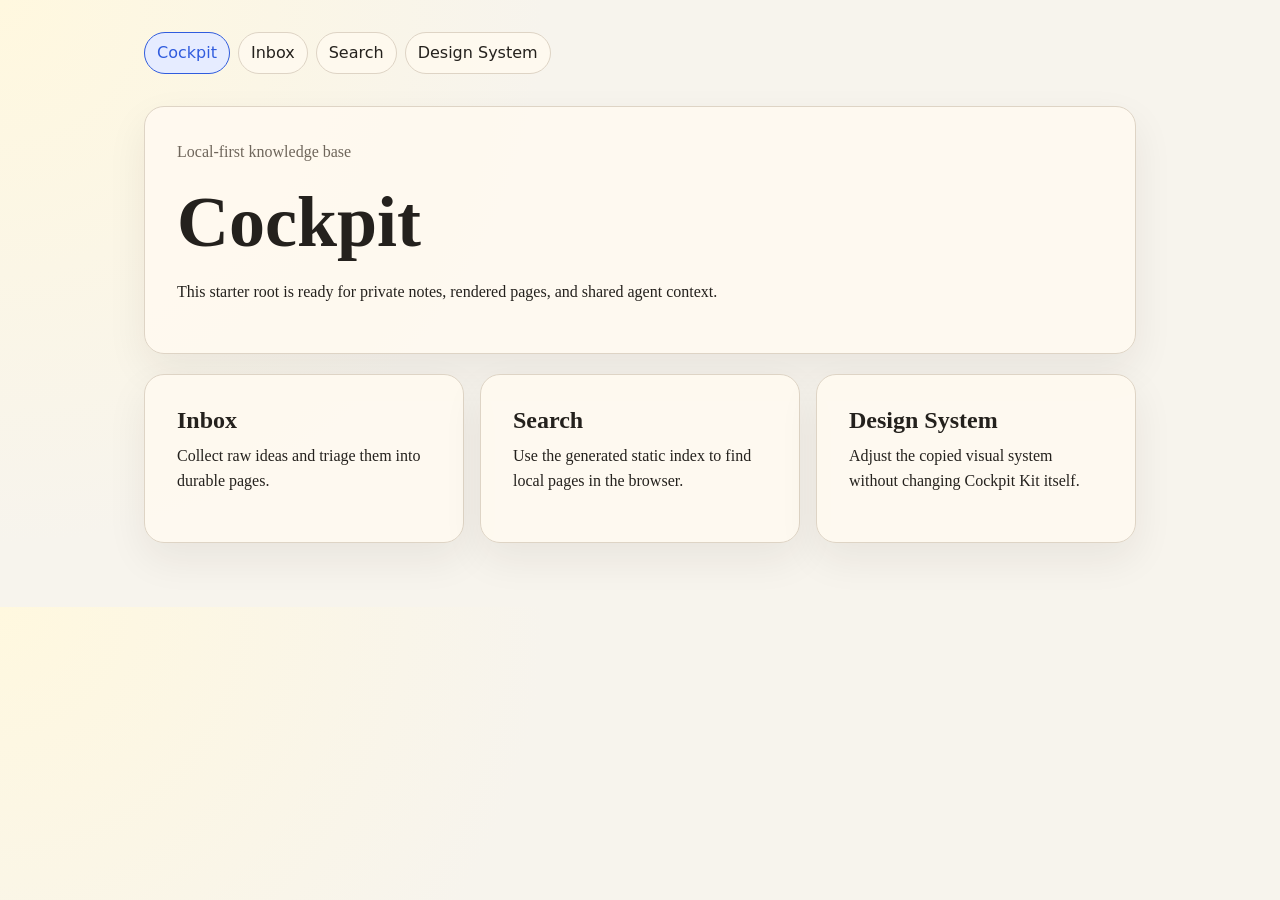
==== templates/cockpit-root/index.html @ d722b9bf "chore: import Cockpit Kit v1.0.0" ====
<!doctype html>
<html lang="en">
<head>
  <meta charset="utf-8">
  <meta name="viewport" content="width=device-width, initial-scale=1">
  <meta name="cockpit:source" content="self">
  <meta name="cockpit:rendered-at" content="2026-07-05T18:00:00Z">
  <title>Cockpit</title>
  <link rel="stylesheet" href="./cockpit.css">
</head>
<body>
  <div class="shell">
    <nav aria-label="Primary">
      <a href="./" aria-current="page">Cockpit</a>
      <a href="inbox/">Inbox</a>
      <a href="search/">Search</a>
      <a href="design-system.html">Design System</a>
    </nav>
    <main>
      <section class="hero">
        <p class="muted">Local-first knowledge base</p>
        <h1>Cockpit</h1>
        <p>This starter root is ready for private notes, rendered pages, and shared agent context.</p>
      </section>
      <section class="grid" aria-label="Starter links">
        <article class="card"><h2>Inbox</h2><p>Collect raw ideas and triage them into durable pages.</p></article>
        <article class="card"><h2>Search</h2><p>Use the generated static index to find local pages in the browser.</p></article>
        <article class="card"><h2>Design System</h2><p>Adjust the copied visual system without changing Cockpit Kit itself.</p></article>
      </section>
    </main>
  </div>
  <script type="application/json" id="cockpit-data">{"kind":"cockpit-home","schema_version":1,"summary":"Starter Cockpit home page."}</script>
</body>
</html>
---- templates/cockpit-root/cockpit.css ----
:root {
  color-scheme: light dark;
  --bg: #f7f4ed;
  --panel: #fffaf0;
  --ink: #24211d;
  --muted: #6f665b;
  --line: #ded4c5;
  --accent: #305cde;
  --accent-soft: #e6ecff;
}

* { box-sizing: border-box; }

body {
  margin: 0;
  background: radial-gradient(circle at top left, #fff8df, var(--bg) 34rem);
  color: var(--ink);
  font-family: ui-serif, Georgia, Cambria, "Times New Roman", serif;
  line-height: 1.6;
}

a { color: var(--accent); }

.shell {
  max-width: 64rem;
  margin: 0 auto;
  padding: 2rem 1rem 4rem;
}

nav {
  display: flex;
  flex-wrap: wrap;
  gap: 0.5rem;
  margin-bottom: 2rem;
  font-family: ui-sans-serif, system-ui, sans-serif;
}

nav a {
  border: 1px solid var(--line);
  border-radius: 999px;
  background: color-mix(in srgb, var(--panel), transparent 12%);
  padding: 0.45rem 0.75rem;
  color: var(--ink);
  text-decoration: none;
}

nav a[aria-current="page"] {
  border-color: var(--accent);
  background: var(--accent-soft);
  color: var(--accent);
}

main {
  display: grid;
  gap: 1.25rem;
}

.hero, .card {
  border: 1px solid var(--line);
  border-radius: 1.25rem;
  background: color-mix(in srgb, var(--panel), transparent 8%);
  padding: clamp(1rem, 4vw, 2rem);
  box-shadow: 0 1rem 2.5rem rgb(36 33 29 / 0.07);
}

h1, h2, h3 { line-height: 1.15; }
h1 { font-size: clamp(2rem, 8vw, 4.5rem); margin: 0 0 1rem; }
h2 { margin: 0 0 0.5rem; }
p { margin: 0 0 1rem; }
ul { margin-top: 0; }

.muted { color: var(--muted); }
.grid { display: grid; gap: 1rem; grid-template-columns: repeat(auto-fit, minmax(14rem, 1fr)); }
.search-box { display: flex; gap: 0.5rem; flex-wrap: wrap; }
input[type="search"] { flex: 1 1 14rem; border: 1px solid var(--line); border-radius: 0.75rem; padding: 0.75rem; font: inherit; }
button { border: 0; border-radius: 0.75rem; background: var(--accent); color: white; padding: 0.75rem 1rem; font: inherit; cursor: pointer; }

@media (prefers-color-scheme: dark) {
  :root { --bg: #171512; --panel: #211e1a; --ink: #f2eadb; --muted: #b9aa99; --line: #3a342d; --accent: #9db5ff; --accent-soft: #1d2a52; }
  body { background: radial-gradient(circle at top left, #2b2618, var(--bg) 34rem); }
}
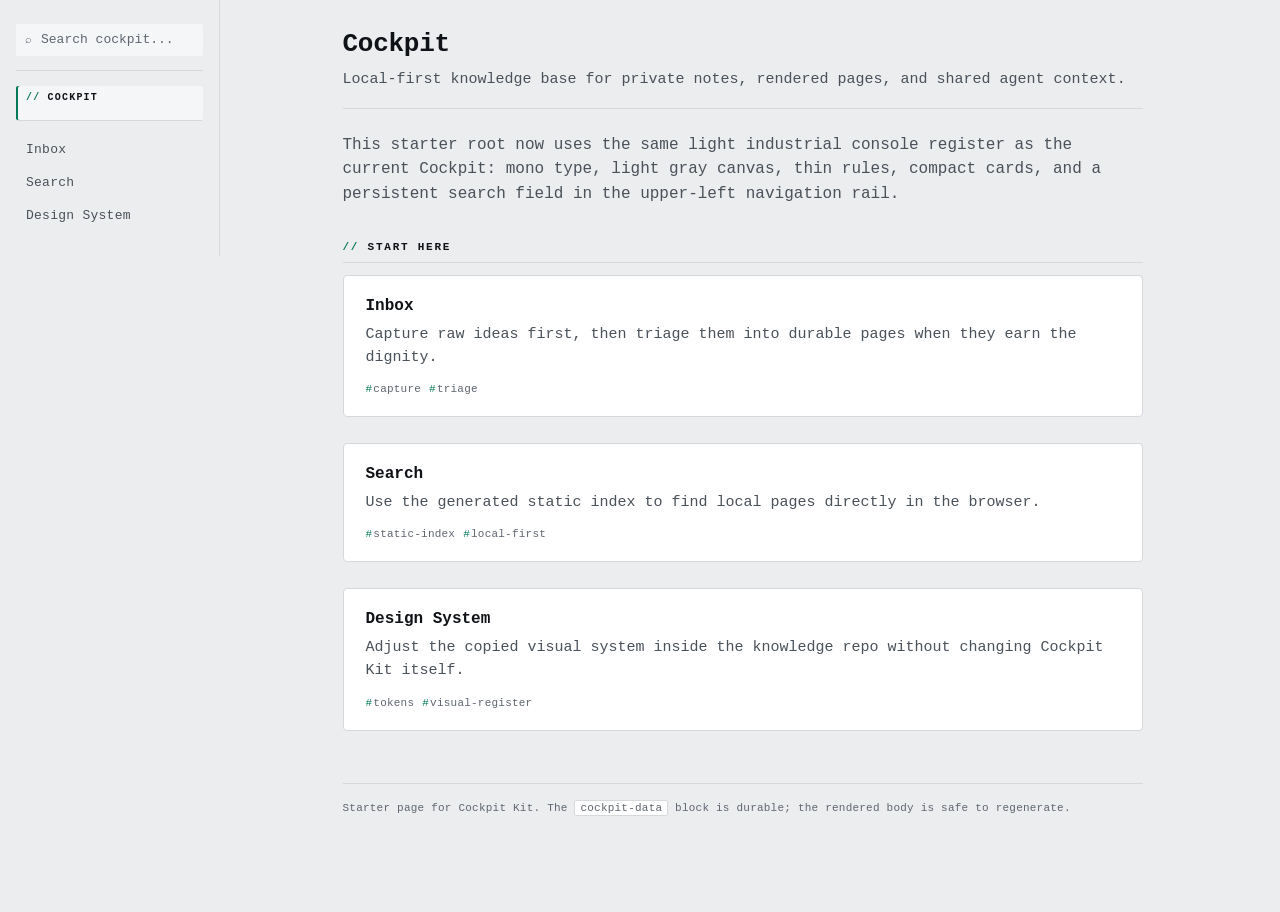
==== commit ad851829: "feat: align starter design with cockpit" ====
--- a/templates/cockpit-root/index.html
+++ b/templates/cockpit-root/index.html
@@ -9,26 +9,42 @@
   <link rel="stylesheet" href="./cockpit.css">
 </head>
 <body>
-  <div class="shell">
-    <nav aria-label="Primary">
-      <a href="./" aria-current="page">Cockpit</a>
-      <a href="inbox/">Inbox</a>
-      <a href="search/">Search</a>
-      <a href="design-system.html">Design System</a>
-    </nav>
-    <main>
-      <section class="hero">
-        <p class="muted">Local-first knowledge base</p>
-        <h1>Cockpit</h1>
-        <p>This starter root is ready for private notes, rendered pages, and shared agent context.</p>
-      </section>
-      <section class="grid" aria-label="Starter links">
-        <article class="card"><h2>Inbox</h2><p>Collect raw ideas and triage them into durable pages.</p></article>
-        <article class="card"><h2>Search</h2><p>Use the generated static index to find local pages in the browser.</p></article>
-        <article class="card"><h2>Design System</h2><p>Adjust the copied visual system without changing Cockpit Kit itself.</p></article>
-      </section>
-    </main>
-  </div>
+  <nav aria-label="Primary" class="cockpit-nav">
+    <form class="nav-search" action="search/" method="get" role="search">
+      <label for="nav-search-input">Search Cockpit</label>
+      <div class="nav-search-field"><span aria-hidden="true">⌕</span><input id="nav-search-input" name="q" type="search" autocomplete="off" inputmode="search" placeholder="Search cockpit..."></div>
+    </form>
+    <a class="home" href="./" aria-current="page">Cockpit</a>
+    <a href="inbox/">Inbox</a>
+    <a href="search/">Search</a>
+    <a href="design-system.html">Design System</a>
+  </nav>
+  <main class="page">
+    <header class="masthead">
+      <h1>Cockpit</h1>
+      <p>Local-first knowledge base for private notes, rendered pages, and shared agent context.</p>
+    </header>
+    <p class="lede">This starter root now uses the same light industrial console register as the current Cockpit: mono type, light gray canvas, thin rules, compact cards, and a persistent search field in the upper-left navigation rail.</p>
+    <h2 class="section">Start here</h2>
+    <div class="grid-list" aria-label="Starter links">
+      <a class="card" href="inbox/">
+        <h3>Inbox</h3>
+        <p>Capture raw ideas first, then triage them into durable pages when they earn the dignity.</p>
+        <div class="tags"><span>capture</span><span>triage</span></div>
+      </a>
+      <a class="card" href="search/">
+        <h3>Search</h3>
+        <p>Use the generated static index to find local pages directly in the browser.</p>
+        <div class="tags"><span>static-index</span><span>local-first</span></div>
+      </a>
+      <a class="card" href="design-system.html">
+        <h3>Design System</h3>
+        <p>Adjust the copied visual system inside the knowledge repo without changing Cockpit Kit itself.</p>
+        <div class="tags"><span>tokens</span><span>visual-register</span></div>
+      </a>
+    </div>
+    <footer class="fineprint">Starter page for Cockpit Kit. The <code>cockpit-data</code> block is durable; the rendered body is safe to regenerate.</footer>
+  </main>
   <script type="application/json" id="cockpit-data">{"kind":"cockpit-home","schema_version":1,"summary":"Starter Cockpit home page."}</script>
 </body>
 </html>
--- a/templates/cockpit-root/cockpit.css
+++ b/templates/cockpit-root/cockpit.css
@@ -1,81 +1,445 @@
+/*
+ * cockpit.css — shared visual register for every cockpit page.
+ *
+ * Linked from each HTML page as `/cockpit.css`.
+ * Same-origin, served by the same static Cockpit host; pages stay
+ * local-first on the same host (no CDN, no cross-origin fetch).
+ *
+ * Per-page style addenda go in a small inline <style> after this
+ * stylesheet's <link>, so the page can still ship one-off rules
+ * without round-tripping the file. The bulk of the register lives here.
+ *
+ * Source of truth for tokens: design-system.html `cockpit-data` block.
+ */
+
 :root {
-  color-scheme: light dark;
-  --bg: #f7f4ed;
-  --panel: #fffaf0;
-  --ink: #24211d;
-  --muted: #6f665b;
-  --line: #ded4c5;
-  --accent: #305cde;
-  --accent-soft: #e6ecff;
+  --bg: #ecedef;
+  --surface: #ffffff;
+  --surface-2: #f5f6f8;
+  --ink: #0f1216;
+  --ink-soft: #4a5159;
+  --ink-faint: #5f6670;
+  --accent: #047857;
+  --accent-blue: #2563eb;
+  --rule: #d6d8dc;
+  --rule-strong: #b4b8bd;
+  --status-reading:    #1e40af; --status-reading-bg:  #e0e7f7;
+  --status-finished:   #166534; --status-finished-bg: #dcefe3;
+  --status-paused:     #92400e; --status-paused-bg:   #f5e6c9;
+  --status-toread:     #6b21a8; --status-toread-bg:   #ece1f5;
+  --status-active:     #166534; --status-active-bg:   #dcefe3;
+  --status-draft:      #1e40af; --status-draft-bg:    #e0e7f7;
+  --status-shipped:    #475569; --status-shipped-bg:  #dee1e5;
+  --shadow: 0 0 0 1px rgba(15,18,22,0.02);
+  --radius: 4px;
+  --mono: ui-monospace, "SFMono-Regular", "Cascadia Code", "Cascadia Mono", "Roboto Mono", "IBM Plex Mono", "JetBrains Mono", "Liberation Mono", Menlo, Consolas, monospace;
+  --sans: ui-sans-serif, system-ui, -apple-system, "Segoe UI", Roboto, "Helvetica Neue", Arial, sans-serif;
 }
 
 * { box-sizing: border-box; }
-
+html { scrollbar-gutter: stable; }
+html, body {
+  margin: 0; padding: 0;
+  background: var(--bg); color: var(--ink);
+  font-family: var(--mono);
+  font-size: 16px; line-height: 1.55; -webkit-font-smoothing: antialiased;
+}
+
+/*
+ * Layout: nav stays flush-left, while the readable 880px page column
+ * floats inside the remaining viewport instead of clinging to the nav.
+ * On wide screens the page TOC joins as a real right rail with balanced
+ * outer gutters. Collapses to a single column below 720px.
+ */
 body {
+  display: grid;
+  grid-template-columns: 220px minmax(0, 1fr) minmax(0, 880px) minmax(0, 1fr);
+  min-height: 100vh;
   margin: 0;
-  background: radial-gradient(circle at top left, #fff8df, var(--bg) 34rem);
+}
+
+nav.cockpit-nav {
+  padding: 24px 16px;
+  display: flex; flex-direction: column; gap: 1px;
+  font-family: var(--mono);
+  font-size: 13px;
+  border-right: 1px solid var(--rule);
+  position: sticky; top: 0; align-self: start;
+  max-height: 100vh; overflow-y: auto;
+  background: var(--bg);
+}
+nav.cockpit-nav a {
+  color: var(--ink-soft); text-decoration: none;
+  padding: 6px 10px; border-radius: 2px;
+  letter-spacing: 0.02em;
+  transition: background 0.1s ease, color 0.1s ease;
+}
+nav.cockpit-nav a:hover { color: var(--ink); background: var(--surface-2); }
+nav.cockpit-nav a[aria-current="page"],
+nav.cockpit-nav a[aria-current="true"] {
+  color: var(--ink); font-weight: 600;
+  background: var(--surface-2);
+  box-shadow: inset 2px 0 0 var(--accent);
+}
+nav.cockpit-nav .home {
+  color: var(--ink-faint); letter-spacing: 0.12em;
+  text-transform: uppercase; font-size: 10px;
+  margin: 0 0 12px; padding: 4px 10px 14px;
+  border-bottom: 1px solid var(--rule);
+  font-family: var(--mono); font-weight: 700;
+}
+nav.cockpit-nav .home::before { content: "// "; color: var(--accent); }
+nav.cockpit-nav .nav-search {
+  margin: 0 0 14px;
+  padding: 0 0 14px;
+  border-bottom: 1px solid var(--rule);
+}
+nav.cockpit-nav .nav-search label {
+  position: absolute;
+  width: 1px;
+  height: 1px;
+  overflow: hidden;
+  clip: rect(0 0 0 0);
+  white-space: nowrap;
+}
+nav.cockpit-nav .nav-search-field {
+  align-items: center;
+  display: flex;
+  position: relative;
+}
+nav.cockpit-nav .nav-search-field span {
+  color: var(--ink-faint);
+  display: block;
+  font-size: 11px;
+  line-height: 1;
+  pointer-events: none;
+  position: absolute;
+  left: 9px;
+  top: 50%;
+  transform: translateY(-50%);
+}
+nav.cockpit-nav .nav-search input {
+  appearance: none;
+  -webkit-appearance: none;
+  background: var(--surface-2);
+  border: 1px solid transparent;
+  border-radius: 2px;
   color: var(--ink);
-  font-family: ui-serif, Georgia, Cambria, "Times New Roman", serif;
-  line-height: 1.6;
-}
-
-a { color: var(--accent); }
-
-.shell {
-  max-width: 64rem;
-  margin: 0 auto;
-  padding: 2rem 1rem 4rem;
-}
-
-nav {
-  display: flex;
-  flex-wrap: wrap;
-  gap: 0.5rem;
-  margin-bottom: 2rem;
-  font-family: ui-sans-serif, system-ui, sans-serif;
-}
-
-nav a {
-  border: 1px solid var(--line);
-  border-radius: 999px;
-  background: color-mix(in srgb, var(--panel), transparent 12%);
-  padding: 0.45rem 0.75rem;
-  color: var(--ink);
-  text-decoration: none;
-}
-
-nav a[aria-current="page"] {
+  display: block;
+  font: inherit;
+  font-size: 13px;
+  line-height: 1.35;
+  min-height: 32px;
+  min-width: 0;
+  padding: 6px 10px 6px 24px;
+  width: 100%;
+}
+nav.cockpit-nav .nav-search input::placeholder {
+  color: var(--ink-faint);
+}
+nav.cockpit-nav .nav-search input:focus {
+  background: var(--surface);
   border-color: var(--accent);
-  background: var(--accent-soft);
-  color: var(--accent);
-}
-
-main {
-  display: grid;
-  gap: 1.25rem;
-}
-
-.hero, .card {
-  border: 1px solid var(--line);
-  border-radius: 1.25rem;
-  background: color-mix(in srgb, var(--panel), transparent 8%);
-  padding: clamp(1rem, 4vw, 2rem);
-  box-shadow: 0 1rem 2.5rem rgb(36 33 29 / 0.07);
-}
-
-h1, h2, h3 { line-height: 1.15; }
-h1 { font-size: clamp(2rem, 8vw, 4.5rem); margin: 0 0 1rem; }
-h2 { margin: 0 0 0.5rem; }
-p { margin: 0 0 1rem; }
-ul { margin-top: 0; }
-
-.muted { color: var(--muted); }
-.grid { display: grid; gap: 1rem; grid-template-columns: repeat(auto-fit, minmax(14rem, 1fr)); }
-.search-box { display: flex; gap: 0.5rem; flex-wrap: wrap; }
-input[type="search"] { flex: 1 1 14rem; border: 1px solid var(--line); border-radius: 0.75rem; padding: 0.75rem; font: inherit; }
-button { border: 0; border-radius: 0.75rem; background: var(--accent); color: white; padding: 0.75rem 1rem; font: inherit; cursor: pointer; }
-
-@media (prefers-color-scheme: dark) {
-  :root { --bg: #171512; --panel: #211e1a; --ink: #f2eadb; --muted: #b9aa99; --line: #3a342d; --accent: #9db5ff; --accent-soft: #1d2a52; }
-  body { background: radial-gradient(circle at top left, #2b2618, var(--bg) 34rem); }
-}
+  outline: none;
+}
+
+.page { grid-column: 3; max-width: 880px; width: 100%; margin: 0; padding: 24px 40px 96px; min-width: 0; }
+
+.breadcrumbs {
+  font-family: var(--mono);
+  font-size: 11px; color: var(--ink-faint);
+  letter-spacing: 0.04em; text-transform: uppercase;
+  margin: 14px 0 6px; line-height: 1.4;
+}
+.breadcrumbs a { color: var(--ink-faint); text-decoration: none; }
+.breadcrumbs a:hover { color: var(--ink-soft); }
+.breadcrumbs .sep { margin: 0 6px; color: var(--ink-faint); opacity: 0.5; }
+.breadcrumbs .here { color: var(--ink); }
+
+header.masthead {
+  padding-bottom: 16px; margin-bottom: 24px;
+  border-bottom: 1px solid var(--rule);
+  position: relative;
+}
+header.masthead h1 {
+  font-size: 26px; letter-spacing: -0.01em; margin: 0 0 4px;
+  font-weight: 600; font-family: var(--mono);
+}
+header.masthead p {
+  margin: 0; color: var(--ink-soft); font-size: 15px;
+}
+
+.lede {
+  font-size: 16px; color: var(--ink-soft);
+  margin: 0 0 24px;
+  max-width: none;
+  text-wrap: pretty;
+}
+
+h2.section {
+  font-size: 11px; letter-spacing: 0.16em;
+  text-transform: uppercase; color: var(--ink);
+  font-weight: 700; margin: 32px 0 12px;
+  font-family: var(--mono);
+  padding-bottom: 6px;
+  border-bottom: 1px solid var(--rule);
+}
+h2.section::before {
+  content: "// "; color: var(--accent); font-weight: 600;
+}
+
+.panel {
+  background: var(--surface); border: 1px solid var(--rule);
+  border-radius: var(--radius); padding: 18px 22px;
+  margin-bottom: 12px;
+}
+
+.card {
+  background: var(--surface); border: 1px solid var(--rule);
+  border-radius: var(--radius); padding: 18px 22px;
+  margin-bottom: 12px;
+  text-decoration: none; color: inherit; display: block;
+  transition: border-color 0.12s ease, box-shadow 0.12s ease;
+  position: relative;
+}
+.card:hover {
+  border-color: var(--ink-soft);
+  box-shadow: inset 2px 0 0 var(--accent);
+}
+.card h3 {
+  font-size: 16px; margin: 0 0 4px; font-weight: 600;
+  font-family: var(--mono); letter-spacing: 0;
+}
+.card .author {
+  color: var(--ink-soft); font-style: normal;
+  font-family: var(--mono); font-size: 12px;
+  margin: 0 0 10px; letter-spacing: 0.02em;
+}
+.card p { margin: 0 0 6px; color: var(--ink-soft); font-size: 15px; }
+.card .tags {
+  margin-top: 12px;
+  font-family: var(--mono);
+  font-size: 11px; color: var(--ink-faint);
+  letter-spacing: 0.02em;
+}
+.card .tags span { display: inline-block; margin-right: 8px; }
+.card .tags span::before {
+  content: "#"; color: var(--accent); margin-right: 1px;
+}
+
+.swatches {
+  display: grid; grid-template-columns: repeat(auto-fit, minmax(160px, 1fr));
+  gap: 8px;
+}
+.swatch {
+  border: 1px solid var(--rule); border-radius: var(--radius);
+  overflow: hidden; background: var(--surface);
+  font-family: var(--mono);
+  font-size: 11px;
+}
+.swatch .chip { height: 52px; }
+.swatch .name { padding: 6px 10px 2px; color: var(--ink); font-weight: 700; }
+.swatch .hex { padding: 0 10px 8px; color: var(--ink-faint); font-family: var(--mono); }
+.swatch.bordered .chip { border-bottom: 1px solid var(--rule); }
+
+.type-spec {
+  display: grid; grid-template-columns: 200px 1fr; gap: 8px 24px;
+  align-items: baseline;
+}
+.type-spec dt {
+  font-family: var(--mono);
+  font-size: 10px; letter-spacing: 0.12em;
+  text-transform: uppercase; color: var(--ink-faint);
+  font-weight: 700;
+}
+.type-spec dd { margin: 0; }
+.h1-sample { font-size: 26px; letter-spacing: -0.01em; font-weight: 600; font-family: var(--mono); }
+.h2-sample { font-size: 16px; font-weight: 600; letter-spacing: 0; font-family: var(--mono); }
+.h3-sample {
+  font-size: 11px; letter-spacing: 0.16em;
+  text-transform: uppercase; color: var(--ink);
+  font-family: var(--mono); font-weight: 700;
+}
+.meta-sample {
+  font-family: var(--mono);
+  font-size: 11px; color: var(--ink-faint);
+  letter-spacing: 0.04em; text-transform: uppercase;
+}
+
+.badges-row { display: flex; gap: 6px; flex-wrap: wrap; }
+.badge {
+  display: inline-block;
+  font-family: var(--mono);
+  font-size: 10px; letter-spacing: 0.08em;
+  text-transform: uppercase;
+  padding: 2px 8px; border-radius: 2px;
+  font-weight: 700;
+}
+.badge.reading  { color: var(--status-reading);  background: var(--status-reading-bg); }
+.badge.finished { color: var(--status-finished); background: var(--status-finished-bg); }
+.badge.paused   { color: var(--status-paused);   background: var(--status-paused-bg); }
+.badge.to-read  { color: var(--status-toread);   background: var(--status-toread-bg); }
+.badge.active   { color: var(--status-active);   background: var(--status-active-bg); }
+.badge.draft    { color: var(--status-draft);    background: var(--status-draft-bg); }
+.badge.shipped  { color: var(--status-shipped);  background: var(--status-shipped-bg); }
+
+.stats {
+  display: grid; grid-template-columns: repeat(3, 1fr); gap: 10px;
+}
+.stat {
+  background: var(--surface); border: 1px solid var(--rule);
+  border-radius: var(--radius); padding: 12px 16px;
+  position: relative;
+}
+.stat .n {
+  font-size: 26px; font-weight: 700; line-height: 1;
+  color: var(--ink); display: block; margin-bottom: 4px;
+  font-family: var(--mono); letter-spacing: -0.02em;
+}
+.stat .label {
+  font-family: var(--mono);
+  font-size: 10px; letter-spacing: 0.12em;
+  text-transform: uppercase; color: var(--ink-faint);
+  font-weight: 700;
+}
+
+.source-line {
+  font-family: var(--mono);
+  font-size: 11px; color: var(--ink-faint);
+  line-height: 1.5;
+  padding: 8px 12px; border-left: 2px solid var(--accent);
+  background: var(--surface-2);
+}
+.source-line code {
+  background: var(--surface); padding: 1px 5px;
+  border-radius: 2px; font-size: 11px; color: var(--ink-soft);
+  border: 1px solid var(--rule);
+}
+
+footer.fineprint {
+  margin-top: 40px; padding-top: 16px;
+  border-top: 1px solid var(--rule);
+  font-family: var(--mono);
+  font-size: 11px; color: var(--ink-faint); line-height: 1.5;
+  letter-spacing: 0.02em;
+}
+footer.fineprint code {
+  background: var(--surface); padding: 1px 5px;
+  border-radius: 2px; font-size: 11px;
+  border: 1px solid var(--rule);
+}
+
+nav.page-toc { display: none; }
+
+@media (min-width: 1360px) {
+  body {
+    grid-template-columns: 220px minmax(0, 1fr) minmax(0, 880px) 32px 200px minmax(0, 1fr);
+  }
+  nav.page-toc {
+    display: block;
+    grid-column: 5;
+    width: 200px;
+    position: sticky; top: 24px;
+    align-self: start;
+    justify-self: start;
+    padding: 24px 16px;
+    font-family: var(--mono);
+    font-size: 12px;
+    border-left: 1px solid var(--rule);
+    max-height: calc(100vh - 48px);
+    overflow-y: auto;
+  }
+  nav.page-toc .toc-label {
+    color: var(--ink-faint);
+    letter-spacing: 0.16em;
+    text-transform: uppercase;
+    font-size: 10px;
+    margin: 0 0 10px;
+    padding: 0 8px;
+    font-weight: 700;
+  }
+  nav.page-toc .toc-label::before { content: "// "; color: var(--accent); }
+  nav.page-toc ul { list-style: none; padding: 0; margin: 0; }
+  nav.page-toc li { margin: 1px 0; }
+  nav.page-toc li.lvl-3 { padding-left: 12px; font-size: 11px; }
+  nav.page-toc a {
+    display: block;
+    color: var(--ink-soft);
+    text-decoration: none;
+    padding: 3px 8px;
+    border-left: 2px solid transparent;
+    line-height: 1.35;
+    transition: color 0.1s ease, border-color 0.1s ease, background 0.1s ease;
+  }
+  nav.page-toc a:hover { color: var(--ink); }
+  nav.page-toc a.active {
+    color: var(--ink); font-weight: 600;
+    border-left-color: var(--accent);
+    background: var(--surface-2);
+  }
+}
+
+@media (min-width: 1600px) {
+  body {
+    grid-template-columns: 220px minmax(48px, 1fr) minmax(0, 880px) 40px 200px minmax(240px, 1fr);
+  }
+}
+
+@media (max-width: 720px) {
+  body { display: block; }
+  nav.cockpit-nav {
+    position: static; max-height: none; overflow: visible;
+    border-right: none; border-bottom: 1px solid var(--rule);
+    flex-direction: row; flex-wrap: wrap; gap: 4px; align-items: center;
+    padding: 12px 16px;
+    max-width: 880px; margin: 0;
+    font-size: 12px;
+  }
+  nav.cockpit-nav .home {
+    margin: 0 6px 0 0; padding: 4px 8px;
+    border-bottom: none;
+  }
+  nav.cockpit-nav a { padding: 5px 8px; }
+  nav.cockpit-nav .nav-search {
+    flex: 1 0 100%;
+    margin: 0 0 8px;
+    order: -1;
+    padding: 0 0 10px;
+  }
+  nav.cockpit-nav .nav-search input {
+    background: var(--surface);
+    border-color: var(--rule-strong);
+    font-size: 16px;
+    min-height: 40px;
+  }
+  .page { margin: 0; padding: 24px 24px 96px; }
+}
+
+@media (max-width: 480px) {
+  nav.cockpit-nav { padding: 12px 12px; gap: 2px; }
+  nav.cockpit-nav a { padding: 5px 8px; }
+  .page { padding: 18px 14px 64px; }
+  header.masthead h1 { font-size: 20px; }
+  .type-spec { grid-template-columns: 1fr; gap: 4px 0; }
+  .stats { grid-template-columns: 1fr; }
+  .panel { padding: 18px 18px; }
+}
+
+/* Shared note-body rules (markdown-rendered content). */
+.grid-list { display: grid; gap: 14px; }
+.note-body h1 { display: none; }
+.note-body h2 {
+  font-size: 13px; letter-spacing: 0.08em; text-transform: uppercase;
+  color: var(--ink-faint); font-weight: 600; margin: 36px 0 14px;
+  font-family: var(--sans);
+}
+.note-body h3 { font-size: 19px; margin: 24px 0 8px; }
+.note-body h4 { font-size: 16px; margin: 18px 0 8px; }
+.note-body a { color: var(--accent); text-decoration-thickness: 1px; text-underline-offset: 3px; }
+.note-body li { margin-bottom: 6px; }
+.note-body pre { overflow-x: auto; background: var(--surface-2); padding: 14px; border-radius: var(--radius); }
+.note-body code { font-size: 0.92em; }
+.pending { color: var(--ink-faint); border-bottom: 1px dotted var(--ink-faint); }
+.meta-list { color: var(--ink-soft); font-size: 15px; }
+.meta-list strong { color: var(--ink); }
+img { max-width: 100%; height: auto; border-radius: var(--radius); border: 1px solid var(--rule); }
